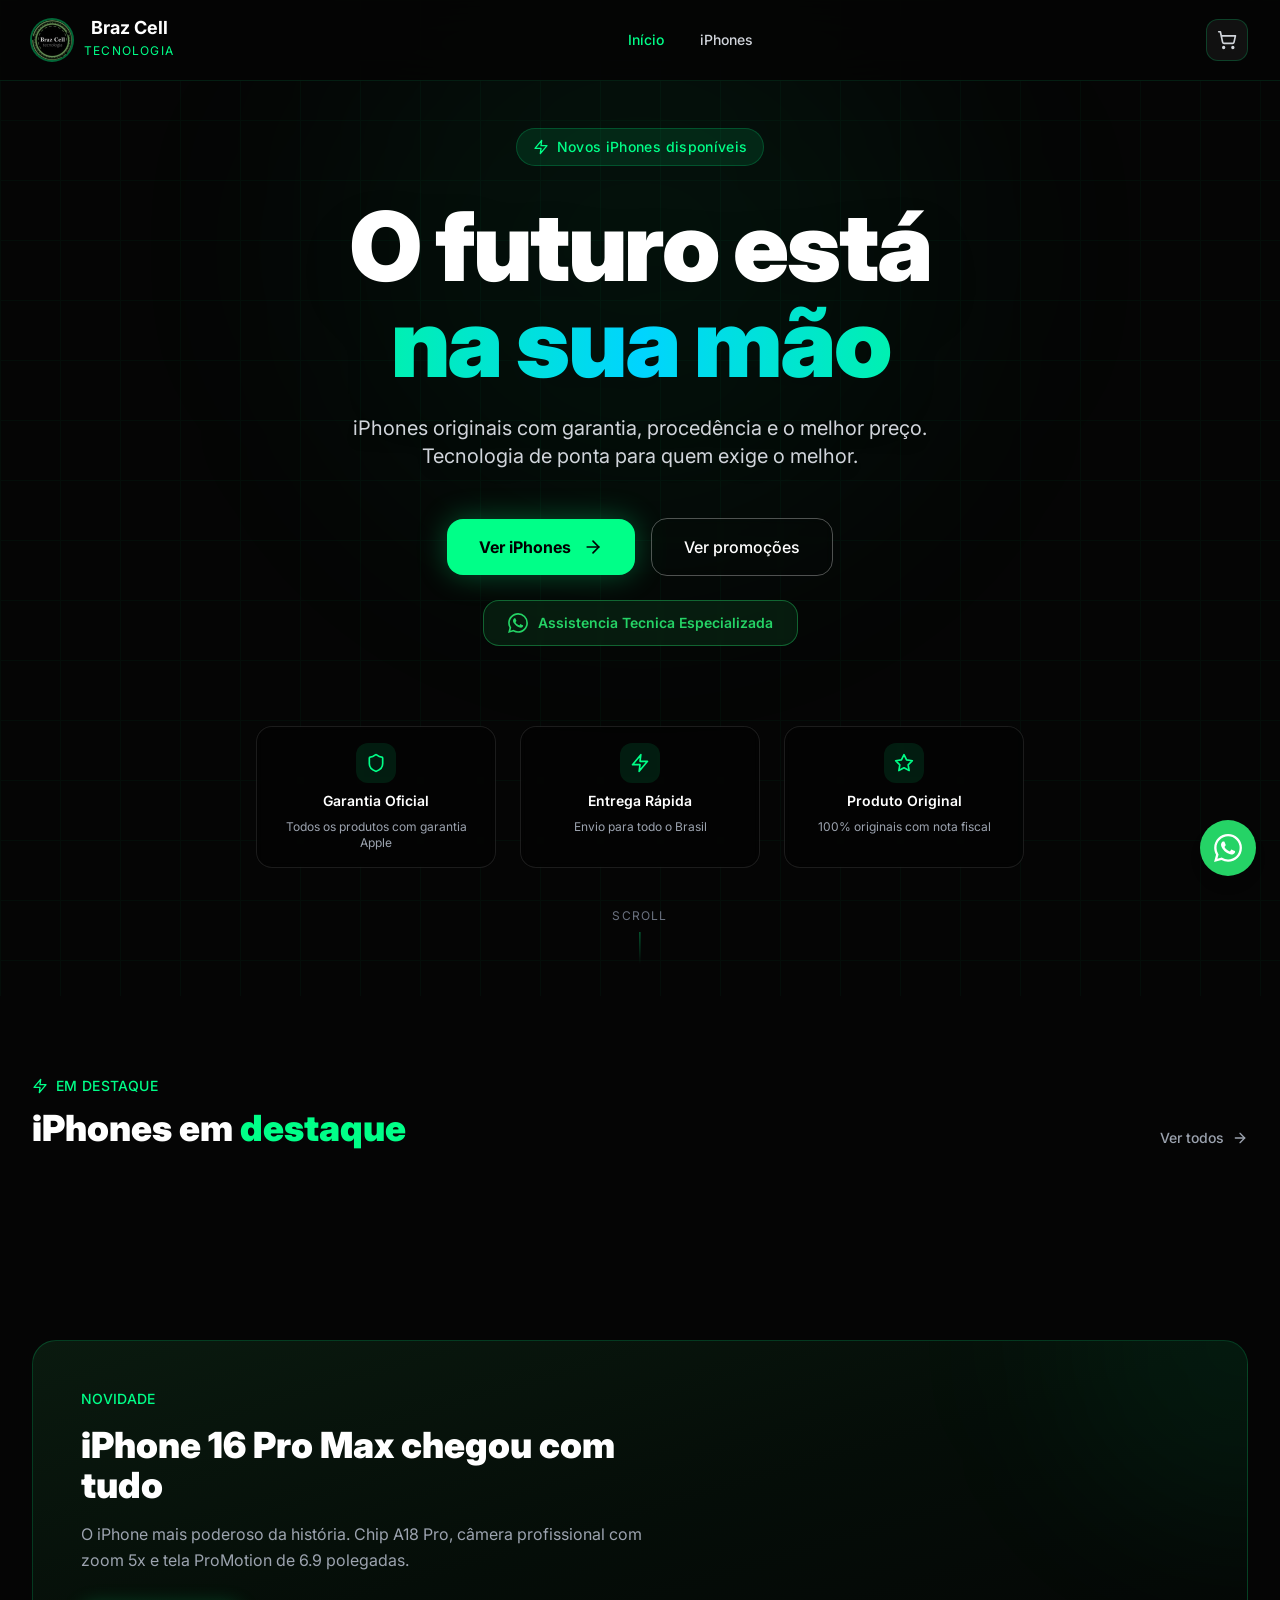
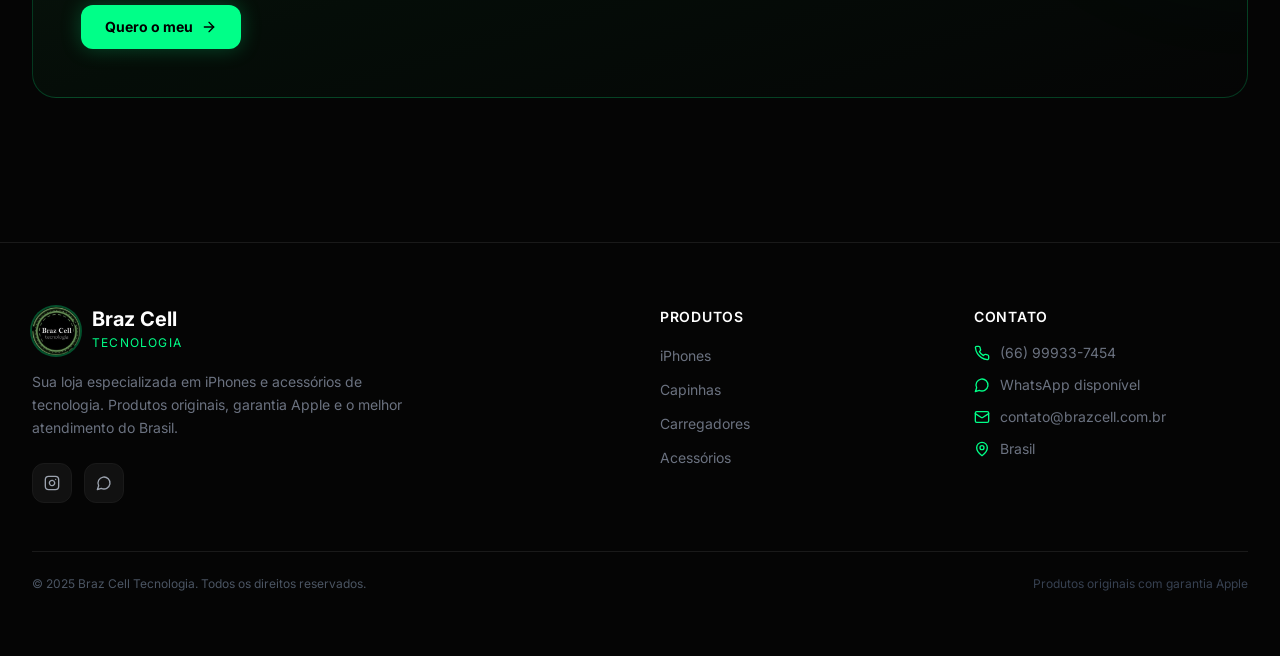
==== index.html @ 4a560afb "Add files via upload" ====
<!doctype html>
<html lang="en">
  <head>
    <meta charset="UTF-8" />
    <link rel="icon" type="image/svg+xml" href="/vite.svg" />
    <meta name="viewport" content="width=device-width, initial-scale=1.0" />
    <title>Braz Cell Tecnologia | iPhones Originais</title>
    <meta name="description" content="iPhones originais com garantia, procedência e o melhor preço. Braz Cell Tecnologia." />
    <link rel="preconnect" href="https://fonts.googleapis.com" />
    <link rel="preconnect" href="https://fonts.gstatic.com" crossorigin />
    <link href="https://fonts.googleapis.com/css2?family=Inter:wght@400;500;600;700;800;900&display=swap" rel="stylesheet" />
    <script type="module" crossorigin src="/assets/index-Btx6I4jU.js"></script>
    <link rel="stylesheet" crossorigin href="/assets/index-78EkX-C1.css">
  </head>
  <body>
    <div id="root"></div>
  </body>
</html>
---- assets/index-78EkX-C1.css ----
*,:before,:after{--tw-border-spacing-x: 0;--tw-border-spacing-y: 0;--tw-translate-x: 0;--tw-translate-y: 0;--tw-rotate: 0;--tw-skew-x: 0;--tw-skew-y: 0;--tw-scale-x: 1;--tw-scale-y: 1;--tw-pan-x: ;--tw-pan-y: ;--tw-pinch-zoom: ;--tw-scroll-snap-strictness: proximity;--tw-gradient-from-position: ;--tw-gradient-via-position: ;--tw-gradient-to-position: ;--tw-ordinal: ;--tw-slashed-zero: ;--tw-numeric-figure: ;--tw-numeric-spacing: ;--tw-numeric-fraction: ;--tw-ring-inset: ;--tw-ring-offset-width: 0px;--tw-ring-offset-color: #fff;--tw-ring-color: rgb(59 130 246 / .5);--tw-ring-offset-shadow: 0 0 #0000;--tw-ring-shadow: 0 0 #0000;--tw-shadow: 0 0 #0000;--tw-shadow-colored: 0 0 #0000;--tw-blur: ;--tw-brightness: ;--tw-contrast: ;--tw-grayscale: ;--tw-hue-rotate: ;--tw-invert: ;--tw-saturate: ;--tw-sepia: ;--tw-drop-shadow: ;--tw-backdrop-blur: ;--tw-backdrop-brightness: ;--tw-backdrop-contrast: ;--tw-backdrop-grayscale: ;--tw-backdrop-hue-rotate: ;--tw-backdrop-invert: ;--tw-backdrop-opacity: ;--tw-backdrop-saturate: ;--tw-backdrop-sepia: ;--tw-contain-size: ;--tw-contain-layout: ;--tw-contain-paint: ;--tw-contain-style: }::backdrop{--tw-border-spacing-x: 0;--tw-border-spacing-y: 0;--tw-translate-x: 0;--tw-translate-y: 0;--tw-rotate: 0;--tw-skew-x: 0;--tw-skew-y: 0;--tw-scale-x: 1;--tw-scale-y: 1;--tw-pan-x: ;--tw-pan-y: ;--tw-pinch-zoom: ;--tw-scroll-snap-strictness: proximity;--tw-gradient-from-position: ;--tw-gradient-via-position: ;--tw-gradient-to-position: ;--tw-ordinal: ;--tw-slashed-zero: ;--tw-numeric-figure: ;--tw-numeric-spacing: ;--tw-numeric-fraction: ;--tw-ring-inset: ;--tw-ring-offset-width: 0px;--tw-ring-offset-color: #fff;--tw-ring-color: rgb(59 130 246 / .5);--tw-ring-offset-shadow: 0 0 #0000;--tw-ring-shadow: 0 0 #0000;--tw-shadow: 0 0 #0000;--tw-shadow-colored: 0 0 #0000;--tw-blur: ;--tw-brightness: ;--tw-contrast: ;--tw-grayscale: ;--tw-hue-rotate: ;--tw-invert: ;--tw-saturate: ;--tw-sepia: ;--tw-drop-shadow: ;--tw-backdrop-blur: ;--tw-backdrop-brightness: ;--tw-backdrop-contrast: ;--tw-backdrop-grayscale: ;--tw-backdrop-hue-rotate: ;--tw-backdrop-invert: ;--tw-backdrop-opacity: ;--tw-backdrop-saturate: ;--tw-backdrop-sepia: ;--tw-contain-size: ;--tw-contain-layout: ;--tw-contain-paint: ;--tw-contain-style: }*,:before,:after{box-sizing:border-box;border-width:0;border-style:solid;border-color:#e5e7eb}:before,:after{--tw-content: ""}html,:host{line-height:1.5;-webkit-text-size-adjust:100%;-moz-tab-size:4;-o-tab-size:4;tab-size:4;font-family:Inter,system-ui,sans-serif;font-feature-settings:normal;font-variation-settings:normal;-webkit-tap-highlight-color:transparent}body{margin:0;line-height:inherit}hr{height:0;color:inherit;border-top-width:1px}abbr:where([title]){-webkit-text-decoration:underline dotted;text-decoration:underline dotted}h1,h2,h3,h4,h5,h6{font-size:inherit;font-weight:inherit}a{color:inherit;text-decoration:inherit}b,strong{font-weight:bolder}code,kbd,samp,pre{font-family:ui-monospace,SFMono-Regular,Menlo,Monaco,Consolas,Liberation Mono,Courier New,monospace;font-feature-settings:normal;font-variation-settings:normal;font-size:1em}small{font-size:80%}sub,sup{font-size:75%;line-height:0;position:relative;vertical-align:baseline}sub{bottom:-.25em}sup{top:-.5em}table{text-indent:0;border-color:inherit;border-collapse:collapse}button,input,optgroup,select,textarea{font-family:inherit;font-feature-settings:inherit;font-variation-settings:inherit;font-size:100%;font-weight:inherit;line-height:inherit;letter-spacing:inherit;color:inherit;margin:0;padding:0}button,select{text-transform:none}button,input:where([type=button]),input:where([type=reset]),input:where([type=submit]){-webkit-appearance:button;background-color:transparent;background-image:none}:-moz-focusring{outline:auto}:-moz-ui-invalid{box-shadow:none}progress{vertical-align:baseline}::-webkit-inner-spin-button,::-webkit-outer-spin-button{height:auto}[type=search]{-webkit-appearance:textfield;outline-offset:-2px}::-webkit-search-decoration{-webkit-appearance:none}::-webkit-file-upload-button{-webkit-appearance:button;font:inherit}summary{display:list-item}blockquote,dl,dd,h1,h2,h3,h4,h5,h6,hr,figure,p,pre{margin:0}fieldset{margin:0;padding:0}legend{padding:0}ol,ul,menu{list-style:none;margin:0;padding:0}dialog{padding:0}textarea{resize:vertical}input::-moz-placeholder,textarea::-moz-placeholder{opacity:1;color:#9ca3af}input::placeholder,textarea::placeholder{opacity:1;color:#9ca3af}button,[role=button]{cursor:pointer}:disabled{cursor:default}img,svg,video,canvas,audio,iframe,embed,object{display:block;vertical-align:middle}img,video{max-width:100%;height:auto}[hidden]:where(:not([hidden=until-found])){display:none}*{-webkit-font-smoothing:antialiased;-moz-osx-font-smoothing:grayscale}html{scroll-behavior:smooth}body{background-color:#050505;color:#fff}::-webkit-scrollbar{width:6px;height:6px}::-webkit-scrollbar-track{background:#0a0a0a}::-webkit-scrollbar-thumb{background:#1a1a1a;border-radius:10px}::-webkit-scrollbar-thumb:hover{background:#0f8}.pointer-events-none{pointer-events:none}.pointer-events-auto{pointer-events:auto}.fixed{position:fixed}.absolute{position:absolute}.relative{position:relative}.sticky{position:sticky}.inset-0{top:0;right:0;bottom:0;left:0}.-right-1\.5{right:-.375rem}.-top-1\.5{top:-.375rem}.bottom-0{bottom:0}.bottom-2{bottom:.5rem}.bottom-3{bottom:.75rem}.bottom-6{bottom:1.5rem}.bottom-8{bottom:2rem}.left-0{left:0}.left-1\/2{left:50%}.left-2{left:.5rem}.left-3{left:.75rem}.left-3\.5{left:.875rem}.right-0{right:0}.right-2{right:.5rem}.right-3{right:.75rem}.right-4{right:1rem}.right-6{right:1.5rem}.top-0{top:0}.top-1\/2{top:50%}.top-1\/4{top:25%}.top-2{top:.5rem}.top-3{top:.75rem}.top-4{top:1rem}.z-0{z-index:0}.z-10{z-index:10}.z-20{z-index:20}.z-50{z-index:50}.z-\[60\]{z-index:60}.z-\[61\]{z-index:61}.mx-auto{margin-left:auto;margin-right:auto}.mb-1{margin-bottom:.25rem}.mb-1\.5{margin-bottom:.375rem}.mb-10{margin-bottom:2.5rem}.mb-12{margin-bottom:3rem}.mb-2{margin-bottom:.5rem}.mb-20{margin-bottom:5rem}.mb-3{margin-bottom:.75rem}.mb-4{margin-bottom:1rem}.mb-5{margin-bottom:1.25rem}.mb-6{margin-bottom:1.5rem}.mb-8{margin-bottom:2rem}.ml-2{margin-left:.5rem}.mt-0\.5{margin-top:.125rem}.mt-1{margin-top:.25rem}.mt-12{margin-top:3rem}.mt-2{margin-top:.5rem}.mt-2\.5{margin-top:.625rem}.mt-20{margin-top:5rem}.mt-4{margin-top:1rem}.mt-8{margin-top:2rem}.line-clamp-1{overflow:hidden;display:-webkit-box;-webkit-box-orient:vertical;-webkit-line-clamp:1}.line-clamp-2{overflow:hidden;display:-webkit-box;-webkit-box-orient:vertical;-webkit-line-clamp:2}.block{display:block}.inline{display:inline}.flex{display:flex}.inline-flex{display:inline-flex}.grid{display:grid}.hidden{display:none}.aspect-square{aspect-ratio:1 / 1}.h-10{height:2.5rem}.h-12{height:3rem}.h-14{height:3.5rem}.h-16{height:4rem}.h-20{height:5rem}.h-3{height:.75rem}.h-3\.5{height:.875rem}.h-32{height:8rem}.h-4{height:1rem}.h-5{height:1.25rem}.h-6{height:1.5rem}.h-7{height:1.75rem}.h-8{height:2rem}.h-9{height:2.25rem}.h-96{height:24rem}.h-\[300px\]{height:300px}.h-\[400px\]{height:400px}.h-\[600px\]{height:600px}.h-full{height:100%}.max-h-full{max-height:100%}.min-h-screen{min-height:100vh}.w-1\/2{width:50%}.w-10{width:2.5rem}.w-12{width:3rem}.w-14{width:3.5rem}.w-16{width:4rem}.w-2\/3{width:66.666667%}.w-20{width:5rem}.w-3{width:.75rem}.w-3\.5{width:.875rem}.w-4{width:1rem}.w-5{width:1.25rem}.w-6{width:1.5rem}.w-7{width:1.75rem}.w-72{width:18rem}.w-8{width:2rem}.w-9{width:2.25rem}.w-96{width:24rem}.w-\[300px\]{width:300px}.w-\[400px\]{width:400px}.w-\[600px\]{width:600px}.w-full{width:100%}.w-px{width:1px}.min-w-0{min-width:0px}.max-w-2xl{max-width:42rem}.max-w-3xl{max-width:48rem}.max-w-7xl{max-width:80rem}.max-w-\[55\%\]{max-width:55%}.max-w-\[85\%\]{max-width:85%}.max-w-md{max-width:28rem}.max-w-sm{max-width:24rem}.max-w-xl{max-width:36rem}.flex-1{flex:1 1 0%}.flex-shrink-0{flex-shrink:0}.-translate-x-1\/2{--tw-translate-x: -50%;transform:translate(var(--tw-translate-x),var(--tw-translate-y)) rotate(var(--tw-rotate)) skew(var(--tw-skew-x)) skewY(var(--tw-skew-y)) scaleX(var(--tw-scale-x)) scaleY(var(--tw-scale-y))}.-translate-y-1\/2{--tw-translate-y: -50%;transform:translate(var(--tw-translate-x),var(--tw-translate-y)) rotate(var(--tw-rotate)) skew(var(--tw-skew-x)) skewY(var(--tw-skew-y)) scaleX(var(--tw-scale-x)) scaleY(var(--tw-scale-y))}.translate-x-0{--tw-translate-x: 0px;transform:translate(var(--tw-translate-x),var(--tw-translate-y)) rotate(var(--tw-rotate)) skew(var(--tw-skew-x)) skewY(var(--tw-skew-y)) scaleX(var(--tw-scale-x)) scaleY(var(--tw-scale-y))}.translate-x-1\/2{--tw-translate-x: 50%;transform:translate(var(--tw-translate-x),var(--tw-translate-y)) rotate(var(--tw-rotate)) skew(var(--tw-skew-x)) skewY(var(--tw-skew-y)) scaleX(var(--tw-scale-x)) scaleY(var(--tw-scale-y))}.translate-x-full{--tw-translate-x: 100%;transform:translate(var(--tw-translate-x),var(--tw-translate-y)) rotate(var(--tw-rotate)) skew(var(--tw-skew-x)) skewY(var(--tw-skew-y)) scaleX(var(--tw-scale-x)) scaleY(var(--tw-scale-y))}.translate-y-2{--tw-translate-y: .5rem;transform:translate(var(--tw-translate-x),var(--tw-translate-y)) rotate(var(--tw-rotate)) skew(var(--tw-skew-x)) skewY(var(--tw-skew-y)) scaleX(var(--tw-scale-x)) scaleY(var(--tw-scale-y))}@keyframes bounce{0%,to{transform:translateY(-25%);animation-timing-function:cubic-bezier(.8,0,1,1)}50%{transform:none;animation-timing-function:cubic-bezier(0,0,.2,1)}}.animate-bounce{animation:bounce 1s infinite}@keyframes pulse{50%{opacity:.5}}.animate-pulse{animation:pulse 2s cubic-bezier(.4,0,.6,1) infinite}@keyframes spin{to{transform:rotate(360deg)}}.animate-spin{animation:spin 1s linear infinite}.cursor-pointer{cursor:pointer}.resize-none{resize:none}.grid-cols-1{grid-template-columns:repeat(1,minmax(0,1fr))}.grid-cols-2{grid-template-columns:repeat(2,minmax(0,1fr))}.flex-col{flex-direction:column}.flex-wrap{flex-wrap:wrap}.items-start{align-items:flex-start}.items-end{align-items:flex-end}.items-center{align-items:center}.justify-end{justify-content:flex-end}.justify-center{justify-content:center}.justify-between{justify-content:space-between}.gap-1{gap:.25rem}.gap-1\.5{gap:.375rem}.gap-10{gap:2.5rem}.gap-12{gap:3rem}.gap-2{gap:.5rem}.gap-2\.5{gap:.625rem}.gap-3{gap:.75rem}.gap-4{gap:1rem}.gap-5{gap:1.25rem}.gap-6{gap:1.5rem}.gap-8{gap:2rem}.space-y-1>:not([hidden])~:not([hidden]){--tw-space-y-reverse: 0;margin-top:calc(.25rem * calc(1 - var(--tw-space-y-reverse)));margin-bottom:calc(.25rem * var(--tw-space-y-reverse))}.space-y-2>:not([hidden])~:not([hidden]){--tw-space-y-reverse: 0;margin-top:calc(.5rem * calc(1 - var(--tw-space-y-reverse)));margin-bottom:calc(.5rem * var(--tw-space-y-reverse))}.space-y-2\.5>:not([hidden])~:not([hidden]){--tw-space-y-reverse: 0;margin-top:calc(.625rem * calc(1 - var(--tw-space-y-reverse)));margin-bottom:calc(.625rem * var(--tw-space-y-reverse))}.space-y-3>:not([hidden])~:not([hidden]){--tw-space-y-reverse: 0;margin-top:calc(.75rem * calc(1 - var(--tw-space-y-reverse)));margin-bottom:calc(.75rem * var(--tw-space-y-reverse))}.space-y-4>:not([hidden])~:not([hidden]){--tw-space-y-reverse: 0;margin-top:calc(1rem * calc(1 - var(--tw-space-y-reverse)));margin-bottom:calc(1rem * var(--tw-space-y-reverse))}.space-y-5>:not([hidden])~:not([hidden]){--tw-space-y-reverse: 0;margin-top:calc(1.25rem * calc(1 - var(--tw-space-y-reverse)));margin-bottom:calc(1.25rem * var(--tw-space-y-reverse))}.space-y-6>:not([hidden])~:not([hidden]){--tw-space-y-reverse: 0;margin-top:calc(1.5rem * calc(1 - var(--tw-space-y-reverse)));margin-bottom:calc(1.5rem * var(--tw-space-y-reverse))}.space-y-8>:not([hidden])~:not([hidden]){--tw-space-y-reverse: 0;margin-top:calc(2rem * calc(1 - var(--tw-space-y-reverse)));margin-bottom:calc(2rem * var(--tw-space-y-reverse))}.overflow-hidden{overflow:hidden}.overflow-y-auto{overflow-y:auto}.truncate{overflow:hidden;text-overflow:ellipsis;white-space:nowrap}.rounded{border-radius:.25rem}.rounded-2xl{border-radius:1rem}.rounded-3xl{border-radius:1.5rem}.rounded-full{border-radius:9999px}.rounded-lg{border-radius:.5rem}.rounded-md{border-radius:.375rem}.rounded-xl{border-radius:.75rem}.border{border-width:1px}.border-2{border-width:2px}.border-b{border-bottom-width:1px}.border-l{border-left-width:1px}.border-t{border-top-width:1px}.border-dashed{border-style:dashed}.border-\[\#00b3ff\]\/20{border-color:#00b3ff33}.border-\[\#00ff88\]{--tw-border-opacity: 1;border-color:rgb(0 255 136 / var(--tw-border-opacity, 1))}.border-\[\#00ff88\]\/10{border-color:#00ff881a}.border-\[\#00ff88\]\/20{border-color:#0f83}.border-\[\#00ff88\]\/30{border-color:#00ff884d}.border-\[\#1a1a1a\]{--tw-border-opacity: 1;border-color:rgb(26 26 26 / var(--tw-border-opacity, 1))}.border-\[\#222\]{--tw-border-opacity: 1;border-color:rgb(34 34 34 / var(--tw-border-opacity, 1))}.border-\[\#25D366\]\/40{border-color:#25d36666}.border-\[\#333\]{--tw-border-opacity: 1;border-color:rgb(51 51 51 / var(--tw-border-opacity, 1))}.border-red-400\/20{border-color:#f8717133}.border-white\/10{border-color:#ffffff1a}.border-white\/20{border-color:#fff3}.border-white\/30{border-color:#ffffff4d}.border-t-\[\#00ff88\]{--tw-border-opacity: 1;border-top-color:rgb(0 255 136 / var(--tw-border-opacity, 1))}.bg-\[\#00b3ff\]\/10{background-color:#00b3ff1a}.bg-\[\#00ff88\]{--tw-bg-opacity: 1;background-color:rgb(0 255 136 / var(--tw-bg-opacity, 1))}.bg-\[\#00ff88\]\/10{background-color:#00ff881a}.bg-\[\#00ff88\]\/5{background-color:#00ff880d}.bg-\[\#050505\]{--tw-bg-opacity: 1;background-color:rgb(5 5 5 / var(--tw-bg-opacity, 1))}.bg-\[\#050505\]\/90{background-color:#050505e6}.bg-\[\#080808\]{--tw-bg-opacity: 1;background-color:rgb(8 8 8 / var(--tw-bg-opacity, 1))}.bg-\[\#0a0a0a\]{--tw-bg-opacity: 1;background-color:rgb(10 10 10 / var(--tw-bg-opacity, 1))}.bg-\[\#0d0d0d\]{--tw-bg-opacity: 1;background-color:rgb(13 13 13 / var(--tw-bg-opacity, 1))}.bg-\[\#0e0e0e\]{--tw-bg-opacity: 1;background-color:rgb(14 14 14 / var(--tw-bg-opacity, 1))}.bg-\[\#111\]{--tw-bg-opacity: 1;background-color:rgb(17 17 17 / var(--tw-bg-opacity, 1))}.bg-\[\#1a1a1a\]{--tw-bg-opacity: 1;background-color:rgb(26 26 26 / var(--tw-bg-opacity, 1))}.bg-\[\#25D366\]{--tw-bg-opacity: 1;background-color:rgb(37 211 102 / var(--tw-bg-opacity, 1))}.bg-\[\#25D366\]\/10{background-color:#25d3661a}.bg-\[\#ECE5DD\]{--tw-bg-opacity: 1;background-color:rgb(236 229 221 / var(--tw-bg-opacity, 1))}.bg-black\/40{background-color:#0006}.bg-black\/60{background-color:#0009}.bg-black\/70{background-color:#000000b3}.bg-black\/80{background-color:#000c}.bg-green-500{--tw-bg-opacity: 1;background-color:rgb(34 197 94 / var(--tw-bg-opacity, 1))}.bg-red-400\/10{background-color:#f871711a}.bg-red-500{--tw-bg-opacity: 1;background-color:rgb(239 68 68 / var(--tw-bg-opacity, 1))}.bg-red-500\/10{background-color:#ef44441a}.bg-transparent{background-color:transparent}.bg-white{--tw-bg-opacity: 1;background-color:rgb(255 255 255 / var(--tw-bg-opacity, 1))}.bg-white\/20{background-color:#fff3}.bg-gradient-to-b{background-image:linear-gradient(to bottom,var(--tw-gradient-stops))}.bg-gradient-to-br{background-image:linear-gradient(to bottom right,var(--tw-gradient-stops))}.bg-gradient-to-r{background-image:linear-gradient(to right,var(--tw-gradient-stops))}.bg-gradient-to-t{background-image:linear-gradient(to top,var(--tw-gradient-stops))}.from-\[\#00ff88\]{--tw-gradient-from: #00ff88 var(--tw-gradient-from-position);--tw-gradient-to: rgb(0 255 136 / 0) var(--tw-gradient-to-position);--tw-gradient-stops: var(--tw-gradient-from), var(--tw-gradient-to)}.from-\[\#00ff88\]\/50{--tw-gradient-from: rgb(0 255 136 / .5) var(--tw-gradient-from-position);--tw-gradient-to: rgb(0 255 136 / 0) var(--tw-gradient-to-position);--tw-gradient-stops: var(--tw-gradient-from), var(--tw-gradient-to)}.from-\[\#0a1a0f\]{--tw-gradient-from: #0a1a0f var(--tw-gradient-from-position);--tw-gradient-to: rgb(10 26 15 / 0) var(--tw-gradient-to-position);--tw-gradient-stops: var(--tw-gradient-from), var(--tw-gradient-to)}.from-\[\#0e0e0e\]{--tw-gradient-from: #0e0e0e var(--tw-gradient-from-position);--tw-gradient-to: rgb(14 14 14 / 0) var(--tw-gradient-to-position);--tw-gradient-stops: var(--tw-gradient-from), var(--tw-gradient-to)}.via-\[\#00d4ff\]{--tw-gradient-to: rgb(0 212 255 / 0) var(--tw-gradient-to-position);--tw-gradient-stops: var(--tw-gradient-from), #00d4ff var(--tw-gradient-via-position), var(--tw-gradient-to)}.via-\[\#050d08\]{--tw-gradient-to: rgb(5 13 8 / 0) var(--tw-gradient-to-position);--tw-gradient-stops: var(--tw-gradient-from), #050d08 var(--tw-gradient-via-position), var(--tw-gradient-to)}.via-transparent{--tw-gradient-to: rgb(0 0 0 / 0) var(--tw-gradient-to-position);--tw-gradient-stops: var(--tw-gradient-from), transparent var(--tw-gradient-via-position), var(--tw-gradient-to)}.to-\[\#00ff88\]{--tw-gradient-to: #00ff88 var(--tw-gradient-to-position)}.to-\[\#050505\]{--tw-gradient-to: #050505 var(--tw-gradient-to-position)}.to-transparent{--tw-gradient-to: transparent var(--tw-gradient-to-position)}.bg-clip-text{-webkit-background-clip:text;background-clip:text}.fill-\[\#25D366\]{fill:#25d366}.fill-white{fill:#fff}.object-cover{-o-object-fit:cover;object-fit:cover}.p-1{padding:.25rem}.p-1\.5{padding:.375rem}.p-2{padding:.5rem}.p-2\.5{padding:.625rem}.p-3{padding:.75rem}.p-4{padding:1rem}.p-5{padding:1.25rem}.p-6{padding:1.5rem}.p-8{padding:2rem}.px-2{padding-left:.5rem;padding-right:.5rem}.px-2\.5{padding-left:.625rem;padding-right:.625rem}.px-3{padding-left:.75rem;padding-right:.75rem}.px-4{padding-left:1rem;padding-right:1rem}.px-5{padding-left:1.25rem;padding-right:1.25rem}.px-6{padding-left:1.5rem;padding-right:1.5rem}.px-8{padding-left:2rem;padding-right:2rem}.py-0\.5{padding-top:.125rem;padding-bottom:.125rem}.py-1{padding-top:.25rem;padding-bottom:.25rem}.py-1\.5{padding-top:.375rem;padding-bottom:.375rem}.py-12{padding-top:3rem;padding-bottom:3rem}.py-16{padding-top:4rem;padding-bottom:4rem}.py-2{padding-top:.5rem;padding-bottom:.5rem}.py-2\.5{padding-top:.625rem;padding-bottom:.625rem}.py-20{padding-top:5rem;padding-bottom:5rem}.py-24{padding-top:6rem;padding-bottom:6rem}.py-3{padding-top:.75rem;padding-bottom:.75rem}.py-3\.5{padding-top:.875rem;padding-bottom:.875rem}.py-32{padding-top:8rem;padding-bottom:8rem}.py-4{padding-top:1rem;padding-bottom:1rem}.py-6{padding-top:1.5rem;padding-bottom:1.5rem}.py-8{padding-top:2rem;padding-bottom:2rem}.pb-1{padding-bottom:.25rem}.pb-2{padding-bottom:.5rem}.pl-10{padding-left:2.5rem}.pr-4{padding-right:1rem}.pt-2{padding-top:.5rem}.pt-2\.5{padding-top:.625rem}.pt-20{padding-top:5rem}.pt-3{padding-top:.75rem}.pt-6{padding-top:1.5rem}.text-left{text-align:left}.text-center{text-align:center}.text-right{text-align:right}.text-2xl{font-size:1.5rem;line-height:2rem}.text-3xl{font-size:1.875rem;line-height:2.25rem}.text-4xl{font-size:2.25rem;line-height:2.5rem}.text-5xl{font-size:3rem;line-height:1}.text-8xl{font-size:6rem;line-height:1}.text-\[10px\]{font-size:10px}.text-base{font-size:1rem;line-height:1.5rem}.text-lg{font-size:1.125rem;line-height:1.75rem}.text-sm{font-size:.875rem;line-height:1.25rem}.text-xl{font-size:1.25rem;line-height:1.75rem}.text-xs{font-size:.75rem;line-height:1rem}.font-black{font-weight:900}.font-bold{font-weight:700}.font-medium{font-weight:500}.font-semibold{font-weight:600}.uppercase{text-transform:uppercase}.capitalize{text-transform:capitalize}.leading-none{line-height:1}.leading-relaxed{line-height:1.625}.leading-snug{line-height:1.375}.leading-tight{line-height:1.25}.tracking-tight{letter-spacing:-.025em}.tracking-wide{letter-spacing:.025em}.tracking-wider{letter-spacing:.05em}.tracking-widest{letter-spacing:.1em}.text-\[\#00b3ff\]{--tw-text-opacity: 1;color:rgb(0 179 255 / var(--tw-text-opacity, 1))}.text-\[\#00ff88\]{--tw-text-opacity: 1;color:rgb(0 255 136 / var(--tw-text-opacity, 1))}.text-\[\#00ff88\]\/70{color:#00ff88b3}.text-\[\#25D366\]{--tw-text-opacity: 1;color:rgb(37 211 102 / var(--tw-text-opacity, 1))}.text-black{--tw-text-opacity: 1;color:rgb(0 0 0 / var(--tw-text-opacity, 1))}.text-gray-300{--tw-text-opacity: 1;color:rgb(209 213 219 / var(--tw-text-opacity, 1))}.text-gray-400{--tw-text-opacity: 1;color:rgb(156 163 175 / var(--tw-text-opacity, 1))}.text-gray-500{--tw-text-opacity: 1;color:rgb(107 114 128 / var(--tw-text-opacity, 1))}.text-gray-600{--tw-text-opacity: 1;color:rgb(75 85 99 / var(--tw-text-opacity, 1))}.text-gray-700{--tw-text-opacity: 1;color:rgb(55 65 81 / var(--tw-text-opacity, 1))}.text-red-400{--tw-text-opacity: 1;color:rgb(248 113 113 / var(--tw-text-opacity, 1))}.text-red-500{--tw-text-opacity: 1;color:rgb(239 68 68 / var(--tw-text-opacity, 1))}.text-transparent{color:transparent}.text-white{--tw-text-opacity: 1;color:rgb(255 255 255 / var(--tw-text-opacity, 1))}.text-white\/80{color:#fffc}.text-yellow-400{--tw-text-opacity: 1;color:rgb(250 204 21 / var(--tw-text-opacity, 1))}.text-yellow-500{--tw-text-opacity: 1;color:rgb(234 179 8 / var(--tw-text-opacity, 1))}.line-through{text-decoration-line:line-through}.placeholder-gray-600::-moz-placeholder{--tw-placeholder-opacity: 1;color:rgb(75 85 99 / var(--tw-placeholder-opacity, 1))}.placeholder-gray-600::placeholder{--tw-placeholder-opacity: 1;color:rgb(75 85 99 / var(--tw-placeholder-opacity, 1))}.accent-\[\#00ff88\]{accent-color:#00ff88}.opacity-0{opacity:0}.opacity-\[0\.03\]{opacity:.03}.shadow-2xl{--tw-shadow: 0 25px 50px -12px rgb(0 0 0 / .25);--tw-shadow-colored: 0 25px 50px -12px var(--tw-shadow-color);box-shadow:var(--tw-ring-offset-shadow, 0 0 #0000),var(--tw-ring-shadow, 0 0 #0000),var(--tw-shadow)}.shadow-\[0_0_15px_rgba\(0\,255\,136\,0\.3\)\]{--tw-shadow: 0 0 15px rgba(0,255,136,.3);--tw-shadow-colored: 0 0 15px var(--tw-shadow-color);box-shadow:var(--tw-ring-offset-shadow, 0 0 #0000),var(--tw-ring-shadow, 0 0 #0000),var(--tw-shadow)}.shadow-\[0_0_20px_rgba\(0\,255\,136\,0\.25\)\]{--tw-shadow: 0 0 20px rgba(0,255,136,.25);--tw-shadow-colored: 0 0 20px var(--tw-shadow-color);box-shadow:var(--tw-ring-offset-shadow, 0 0 #0000),var(--tw-ring-shadow, 0 0 #0000),var(--tw-shadow)}.shadow-\[0_0_20px_rgba\(34\,197\,94\,0\.3\)\]{--tw-shadow: 0 0 20px rgba(34,197,94,.3);--tw-shadow-colored: 0 0 20px var(--tw-shadow-color);box-shadow:var(--tw-ring-offset-shadow, 0 0 #0000),var(--tw-ring-shadow, 0 0 #0000),var(--tw-shadow)}.shadow-\[0_0_30px_rgba\(0\,255\,136\,0\.3\)\]{--tw-shadow: 0 0 30px rgba(0,255,136,.3);--tw-shadow-colored: 0 0 30px var(--tw-shadow-color);box-shadow:var(--tw-ring-offset-shadow, 0 0 #0000),var(--tw-ring-shadow, 0 0 #0000),var(--tw-shadow)}.shadow-lg{--tw-shadow: 0 10px 15px -3px rgb(0 0 0 / .1), 0 4px 6px -4px rgb(0 0 0 / .1);--tw-shadow-colored: 0 10px 15px -3px var(--tw-shadow-color), 0 4px 6px -4px var(--tw-shadow-color);box-shadow:var(--tw-ring-offset-shadow, 0 0 #0000),var(--tw-ring-shadow, 0 0 #0000),var(--tw-shadow)}.shadow-sm{--tw-shadow: 0 1px 2px 0 rgb(0 0 0 / .05);--tw-shadow-colored: 0 1px 2px 0 var(--tw-shadow-color);box-shadow:var(--tw-ring-offset-shadow, 0 0 #0000),var(--tw-ring-shadow, 0 0 #0000),var(--tw-shadow)}.outline-none{outline:2px solid transparent;outline-offset:2px}.ring-2{--tw-ring-offset-shadow: var(--tw-ring-inset) 0 0 0 var(--tw-ring-offset-width) var(--tw-ring-offset-color);--tw-ring-shadow: var(--tw-ring-inset) 0 0 0 calc(2px + var(--tw-ring-offset-width)) var(--tw-ring-color);box-shadow:var(--tw-ring-offset-shadow),var(--tw-ring-shadow),var(--tw-shadow, 0 0 #0000)}.ring-\[\#00ff88\]\/30{--tw-ring-color: rgb(0 255 136 / .3)}.ring-\[\#00ff88\]\/40{--tw-ring-color: rgb(0 255 136 / .4)}.blur-\[100px\]{--tw-blur: blur(100px);filter:var(--tw-blur) var(--tw-brightness) var(--tw-contrast) var(--tw-grayscale) var(--tw-hue-rotate) var(--tw-invert) var(--tw-saturate) var(--tw-sepia) var(--tw-drop-shadow)}.blur-\[120px\]{--tw-blur: blur(120px);filter:var(--tw-blur) var(--tw-brightness) var(--tw-contrast) var(--tw-grayscale) var(--tw-hue-rotate) var(--tw-invert) var(--tw-saturate) var(--tw-sepia) var(--tw-drop-shadow)}.blur-\[80px\]{--tw-blur: blur(80px);filter:var(--tw-blur) var(--tw-brightness) var(--tw-contrast) var(--tw-grayscale) var(--tw-hue-rotate) var(--tw-invert) var(--tw-saturate) var(--tw-sepia) var(--tw-drop-shadow)}.drop-shadow-2xl{--tw-drop-shadow: drop-shadow(0 25px 25px rgb(0 0 0 / .15));filter:var(--tw-blur) var(--tw-brightness) var(--tw-contrast) var(--tw-grayscale) var(--tw-hue-rotate) var(--tw-invert) var(--tw-saturate) var(--tw-sepia) var(--tw-drop-shadow)}.drop-shadow-lg{--tw-drop-shadow: drop-shadow(0 10px 8px rgb(0 0 0 / .04)) drop-shadow(0 4px 3px rgb(0 0 0 / .1));filter:var(--tw-blur) var(--tw-brightness) var(--tw-contrast) var(--tw-grayscale) var(--tw-hue-rotate) var(--tw-invert) var(--tw-saturate) var(--tw-sepia) var(--tw-drop-shadow)}.filter{filter:var(--tw-blur) var(--tw-brightness) var(--tw-contrast) var(--tw-grayscale) var(--tw-hue-rotate) var(--tw-invert) var(--tw-saturate) var(--tw-sepia) var(--tw-drop-shadow)}.backdrop-blur-sm{--tw-backdrop-blur: blur(4px);-webkit-backdrop-filter:var(--tw-backdrop-blur) var(--tw-backdrop-brightness) var(--tw-backdrop-contrast) var(--tw-backdrop-grayscale) var(--tw-backdrop-hue-rotate) var(--tw-backdrop-invert) var(--tw-backdrop-opacity) var(--tw-backdrop-saturate) var(--tw-backdrop-sepia);backdrop-filter:var(--tw-backdrop-blur) var(--tw-backdrop-brightness) var(--tw-backdrop-contrast) var(--tw-backdrop-grayscale) var(--tw-backdrop-hue-rotate) var(--tw-backdrop-invert) var(--tw-backdrop-opacity) var(--tw-backdrop-saturate) var(--tw-backdrop-sepia)}.backdrop-blur-xl{--tw-backdrop-blur: blur(24px);-webkit-backdrop-filter:var(--tw-backdrop-blur) var(--tw-backdrop-brightness) var(--tw-backdrop-contrast) var(--tw-backdrop-grayscale) var(--tw-backdrop-hue-rotate) var(--tw-backdrop-invert) var(--tw-backdrop-opacity) var(--tw-backdrop-saturate) var(--tw-backdrop-sepia);backdrop-filter:var(--tw-backdrop-blur) var(--tw-backdrop-brightness) var(--tw-backdrop-contrast) var(--tw-backdrop-grayscale) var(--tw-backdrop-hue-rotate) var(--tw-backdrop-invert) var(--tw-backdrop-opacity) var(--tw-backdrop-saturate) var(--tw-backdrop-sepia)}.transition-all{transition-property:all;transition-timing-function:cubic-bezier(.4,0,.2,1);transition-duration:.15s}.transition-colors{transition-property:color,background-color,border-color,text-decoration-color,fill,stroke;transition-timing-function:cubic-bezier(.4,0,.2,1);transition-duration:.15s}.transition-opacity{transition-property:opacity;transition-timing-function:cubic-bezier(.4,0,.2,1);transition-duration:.15s}.transition-transform{transition-property:transform;transition-timing-function:cubic-bezier(.4,0,.2,1);transition-duration:.15s}.duration-200{transition-duration:.2s}.duration-300{transition-duration:.3s}.duration-500{transition-duration:.5s}.ease-in-out{transition-timing-function:cubic-bezier(.4,0,.2,1)}@keyframes fade-in{0%{opacity:0;transform:translateY(8px) scale(.97)}to{opacity:1;transform:translateY(0) scale(1)}}.animate-fade-in{animation:fade-in .2s ease-out forwards}.placeholder\:text-gray-700::-moz-placeholder{--tw-text-opacity: 1;color:rgb(55 65 81 / var(--tw-text-opacity, 1))}.placeholder\:text-gray-700::placeholder{--tw-text-opacity: 1;color:rgb(55 65 81 / var(--tw-text-opacity, 1))}.last\:border-0:last-child{border-width:0px}.hover\:-translate-y-1:hover{--tw-translate-y: -.25rem;transform:translate(var(--tw-translate-x),var(--tw-translate-y)) rotate(var(--tw-rotate)) skew(var(--tw-skew-x)) skewY(var(--tw-skew-y)) scaleX(var(--tw-scale-x)) scaleY(var(--tw-scale-y))}.hover\:scale-110:hover{--tw-scale-x: 1.1;--tw-scale-y: 1.1;transform:translate(var(--tw-translate-x),var(--tw-translate-y)) rotate(var(--tw-rotate)) skew(var(--tw-skew-x)) skewY(var(--tw-skew-y)) scaleX(var(--tw-scale-x)) scaleY(var(--tw-scale-y))}.hover\:border-\[\#00ff88\]:hover{--tw-border-opacity: 1;border-color:rgb(0 255 136 / var(--tw-border-opacity, 1))}.hover\:border-\[\#00ff88\]\/30:hover{border-color:#00ff884d}.hover\:border-\[\#00ff88\]\/40:hover{border-color:#0f86}.hover\:border-\[\#00ff88\]\/60:hover{border-color:#0f89}.hover\:border-\[\#25D366\]\/70:hover{border-color:#25d366b3}.hover\:border-\[\#333\]:hover{--tw-border-opacity: 1;border-color:rgb(51 51 51 / var(--tw-border-opacity, 1))}.hover\:border-red-500\/40:hover{border-color:#ef444466}.hover\:border-white\/20:hover{border-color:#fff3}.hover\:border-white\/40:hover{border-color:#fff6}.hover\:border-white\/60:hover{border-color:#fff9}.hover\:bg-\[\#00e67a\]:hover{--tw-bg-opacity: 1;background-color:rgb(0 230 122 / var(--tw-bg-opacity, 1))}.hover\:bg-\[\#00ff88\]:hover{--tw-bg-opacity: 1;background-color:rgb(0 255 136 / var(--tw-bg-opacity, 1))}.hover\:bg-\[\#00ff88\]\/10:hover{background-color:#00ff881a}.hover\:bg-\[\#00ff88\]\/5:hover{background-color:#00ff880d}.hover\:bg-\[\#0d0d0d\]:hover{--tw-bg-opacity: 1;background-color:rgb(13 13 13 / var(--tw-bg-opacity, 1))}.hover\:bg-\[\#1a1a1a\]:hover{--tw-bg-opacity: 1;background-color:rgb(26 26 26 / var(--tw-bg-opacity, 1))}.hover\:bg-\[\#20b958\]:hover{--tw-bg-opacity: 1;background-color:rgb(32 185 88 / var(--tw-bg-opacity, 1))}.hover\:bg-\[\#25D366\]\/20:hover{background-color:#25d36633}.hover\:bg-red-400\/10:hover{background-color:#f871711a}.hover\:bg-red-500\/80:hover{background-color:#ef4444cc}.hover\:bg-white\/10:hover{background-color:#ffffff1a}.hover\:bg-white\/5:hover{background-color:#ffffff0d}.hover\:text-\[\#00ff88\]:hover{--tw-text-opacity: 1;color:rgb(0 255 136 / var(--tw-text-opacity, 1))}.hover\:text-black:hover{--tw-text-opacity: 1;color:rgb(0 0 0 / var(--tw-text-opacity, 1))}.hover\:text-red-400:hover{--tw-text-opacity: 1;color:rgb(248 113 113 / var(--tw-text-opacity, 1))}.hover\:text-white:hover{--tw-text-opacity: 1;color:rgb(255 255 255 / var(--tw-text-opacity, 1))}.hover\:underline:hover{text-decoration-line:underline}.hover\:shadow-\[0_0_30px_rgba\(0\,255\,136\,0\.08\)\]:hover{--tw-shadow: 0 0 30px rgba(0,255,136,.08);--tw-shadow-colored: 0 0 30px var(--tw-shadow-color);box-shadow:var(--tw-ring-offset-shadow, 0 0 #0000),var(--tw-ring-shadow, 0 0 #0000),var(--tw-shadow)}.hover\:shadow-\[0_0_30px_rgba\(0\,255\,136\,0\.4\)\]:hover{--tw-shadow: 0 0 30px rgba(0,255,136,.4);--tw-shadow-colored: 0 0 30px var(--tw-shadow-color);box-shadow:var(--tw-ring-offset-shadow, 0 0 #0000),var(--tw-ring-shadow, 0 0 #0000),var(--tw-shadow)}.hover\:shadow-\[0_0_50px_rgba\(0\,255\,136\,0\.5\)\]:hover{--tw-shadow: 0 0 50px rgba(0,255,136,.5);--tw-shadow-colored: 0 0 50px var(--tw-shadow-color);box-shadow:var(--tw-ring-offset-shadow, 0 0 #0000),var(--tw-ring-shadow, 0 0 #0000),var(--tw-shadow)}.focus\:border-\[\#00b3ff\]\/50:focus{border-color:#00b3ff80}.focus\:border-\[\#00ff88\]\/40:focus{border-color:#0f86}.focus\:border-\[\#00ff88\]\/50:focus{border-color:#00ff8880}.focus\:outline-none:focus{outline:2px solid transparent;outline-offset:2px}.active\:scale-95:active{--tw-scale-x: .95;--tw-scale-y: .95;transform:translate(var(--tw-translate-x),var(--tw-translate-y)) rotate(var(--tw-rotate)) skew(var(--tw-skew-x)) skewY(var(--tw-skew-y)) scaleX(var(--tw-scale-x)) scaleY(var(--tw-scale-y))}.disabled\:cursor-not-allowed:disabled{cursor:not-allowed}.disabled\:opacity-30:disabled{opacity:.3}.disabled\:opacity-50:disabled{opacity:.5}.group:hover .group-hover\:-translate-x-1{--tw-translate-x: -.25rem;transform:translate(var(--tw-translate-x),var(--tw-translate-y)) rotate(var(--tw-rotate)) skew(var(--tw-skew-x)) skewY(var(--tw-skew-y)) scaleX(var(--tw-scale-x)) scaleY(var(--tw-scale-y))}.group:hover .group-hover\:translate-x-1{--tw-translate-x: .25rem;transform:translate(var(--tw-translate-x),var(--tw-translate-y)) rotate(var(--tw-rotate)) skew(var(--tw-skew-x)) skewY(var(--tw-skew-y)) scaleX(var(--tw-scale-x)) scaleY(var(--tw-scale-y))}.group:hover .group-hover\:translate-y-0{--tw-translate-y: 0px;transform:translate(var(--tw-translate-x),var(--tw-translate-y)) rotate(var(--tw-rotate)) skew(var(--tw-skew-x)) skewY(var(--tw-skew-y)) scaleX(var(--tw-scale-x)) scaleY(var(--tw-scale-y))}.group:hover .group-hover\:scale-105{--tw-scale-x: 1.05;--tw-scale-y: 1.05;transform:translate(var(--tw-translate-x),var(--tw-translate-y)) rotate(var(--tw-rotate)) skew(var(--tw-skew-x)) skewY(var(--tw-skew-y)) scaleX(var(--tw-scale-x)) scaleY(var(--tw-scale-y))}.group:hover .group-hover\:text-\[\#00ff88\]{--tw-text-opacity: 1;color:rgb(0 255 136 / var(--tw-text-opacity, 1))}.group:hover .group-hover\:opacity-100{opacity:1}.group:hover .group-hover\:ring-\[\#00ff88\]{--tw-ring-opacity: 1;--tw-ring-color: rgb(0 255 136 / var(--tw-ring-opacity, 1))}@media (min-width: 640px){.sm\:block{display:block}.sm\:flex{display:flex}.sm\:hidden{display:none}.sm\:w-56{width:14rem}.sm\:grid-cols-2{grid-template-columns:repeat(2,minmax(0,1fr))}.sm\:grid-cols-3{grid-template-columns:repeat(3,minmax(0,1fr))}.sm\:flex-row{flex-direction:row}.sm\:p-12{padding:3rem}.sm\:px-6{padding-left:1.5rem;padding-right:1.5rem}.sm\:text-4xl{font-size:2.25rem;line-height:2.5rem}.sm\:text-5xl{font-size:3rem;line-height:1}.sm\:text-6xl{font-size:3.75rem;line-height:1}.sm\:text-xl{font-size:1.25rem;line-height:1.75rem}}@media (min-width: 768px){.md\:flex{display:flex}.md\:hidden{display:none}.md\:h-20{height:5rem}.md\:grid-cols-2{grid-template-columns:repeat(2,minmax(0,1fr))}.md\:grid-cols-3{grid-template-columns:repeat(3,minmax(0,1fr))}.md\:grid-cols-4{grid-template-columns:repeat(4,minmax(0,1fr))}.md\:text-7xl{font-size:4.5rem;line-height:1}}@media (min-width: 1024px){.lg\:col-span-2{grid-column:span 2 / span 2}.lg\:w-52{width:13rem}.lg\:grid-cols-2{grid-template-columns:repeat(2,minmax(0,1fr))}.lg\:grid-cols-3{grid-template-columns:repeat(3,minmax(0,1fr))}.lg\:grid-cols-4{grid-template-columns:repeat(4,minmax(0,1fr))}.lg\:flex-row{flex-direction:row}.lg\:gap-16{gap:4rem}.lg\:px-8{padding-left:2rem;padding-right:2rem}.lg\:pt-4{padding-top:1rem}.lg\:text-8xl{font-size:6rem;line-height:1}}@media (min-width: 1280px){.xl\:grid-cols-4{grid-template-columns:repeat(4,minmax(0,1fr))}}
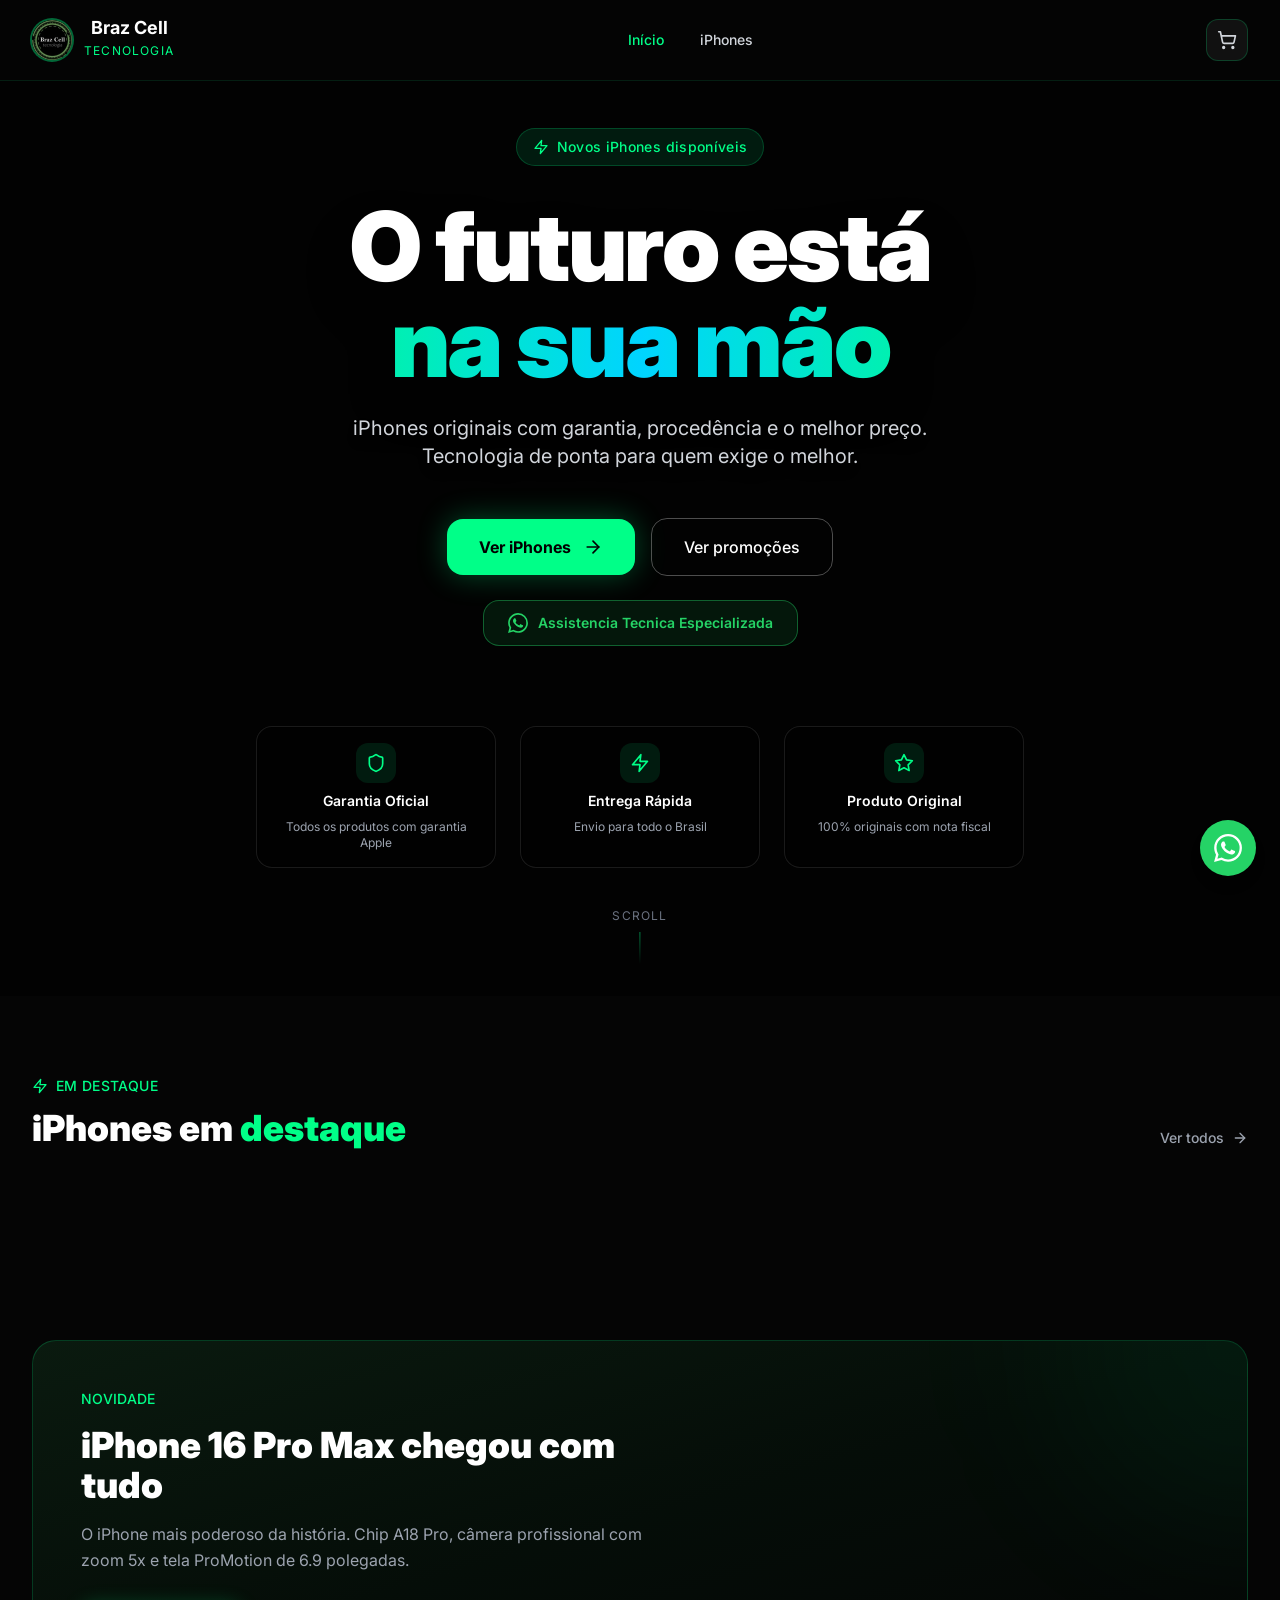
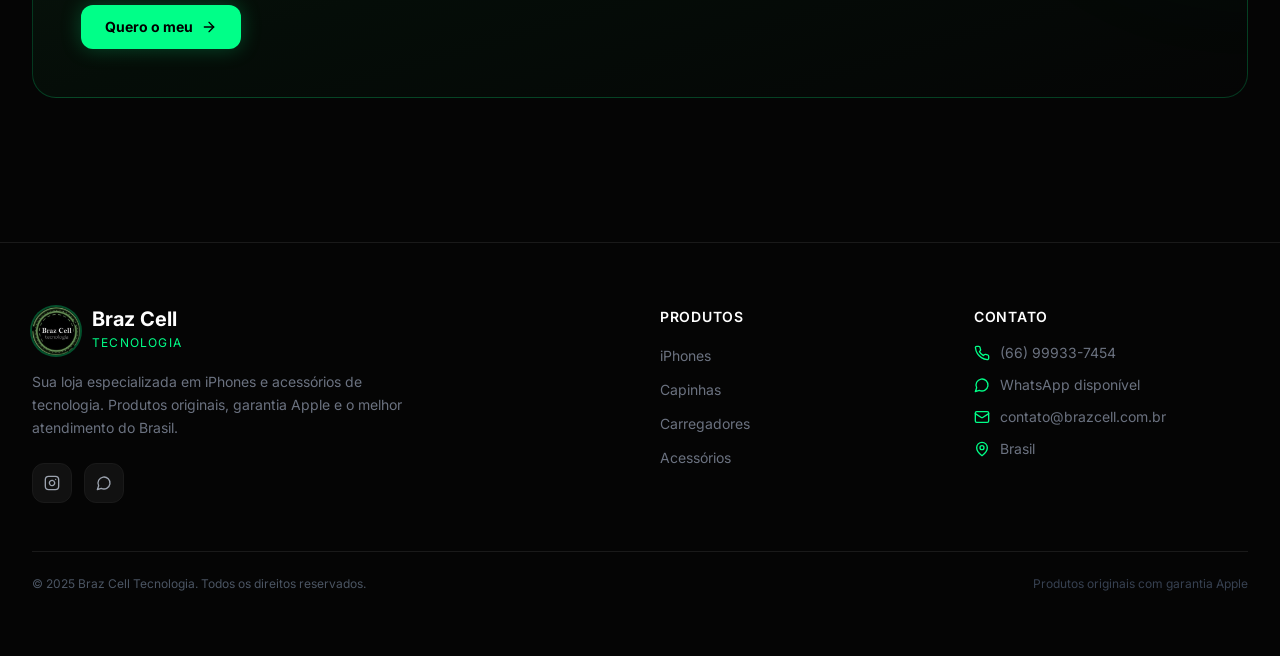
==== commit a6b71ba3: "Add files via upload" ====
--- a/index.html
+++ b/index.html
@@ -9,7 +9,7 @@
     <link rel="preconnect" href="https://fonts.googleapis.com" />
     <link rel="preconnect" href="https://fonts.gstatic.com" crossorigin />
     <link href="https://fonts.googleapis.com/css2?family=Inter:wght@400;500;600;700;800;900&display=swap" rel="stylesheet" />
-    <script type="module" crossorigin src="/assets/index-Btx6I4jU.js"></script>
+    <script type="module" crossorigin src="/assets/index-BQGxA6g3.js"></script>
     <link rel="stylesheet" crossorigin href="/assets/index-78EkX-C1.css">
   </head>
   <body>
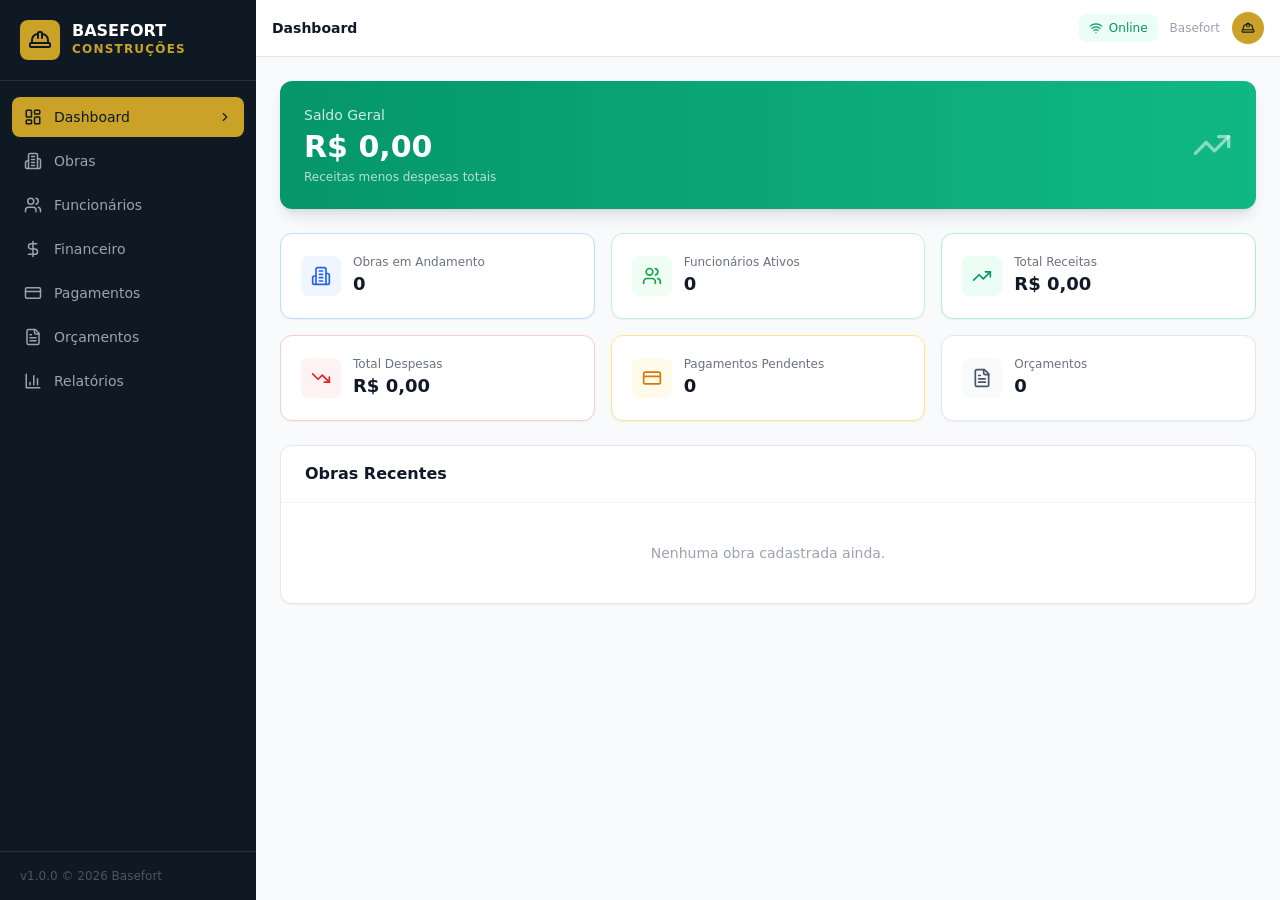
==== commit dc65644b: "Add files via upload" ====
--- a/index.html
+++ b/index.html
@@ -1,16 +1,51 @@
 <!doctype html>
-<html lang="en">
+<html lang="pt-BR">
   <head>
     <meta charset="UTF-8" />
-    <link rel="icon" type="image/svg+xml" href="/vite.svg" />
     <meta name="viewport" content="width=device-width, initial-scale=1.0" />
-    <title>Braz Cell Tecnologia | iPhones Originais</title>
-    <meta name="description" content="iPhones originais com garantia, procedência e o melhor preço. Braz Cell Tecnologia." />
-    <link rel="preconnect" href="https://fonts.googleapis.com" />
-    <link rel="preconnect" href="https://fonts.gstatic.com" crossorigin />
-    <link href="https://fonts.googleapis.com/css2?family=Inter:wght@400;500;600;700;800;900&display=swap" rel="stylesheet" />
-    <script type="module" crossorigin src="/assets/index-BQGxA6g3.js"></script>
-    <link rel="stylesheet" crossorigin href="/assets/index-78EkX-C1.css">
+
+    <!-- Título e Descrição -->
+    <title>Sistema De Gestão Basefort - Construções</title>
+    <meta name="description" content="Sistema completo de gestão para empresas de construção. Gerenciar obras, funcionários, financeiro, pagamentos, orçamentos e relatórios." />
+
+    <!-- Open Graph (Facebook, LinkedIn) -->
+    <meta property="og:type" content="website" />
+    <meta property="og:title" content="Sistema De Gestão Basefort" />
+    <meta property="og:description" content="Solução profissional para gestão de empresas de construção e obras." />
+    <meta property="og:image" content="/og-image.svg" />
+    <meta property="og:image:width" content="1200" />
+    <meta property="og:image:height" content="630" />
+    <meta property="og:image:type" content="image/svg+xml" />
+    <meta property="og:image:alt" content="Basefort Construções - Sistema de Gestão" />
+    <meta property="og:url" content="https://basefort-construcoes.com" />
+    <meta property="og:site_name" content="Basefort Construções" />
+    <meta property="og:locale" content="pt_BR" />
+
+    <!-- Twitter Card -->
+    <meta name="twitter:card" content="summary_large_image" />
+    <meta name="twitter:title" content="Sistema De Gestão Basefort" />
+    <meta name="twitter:description" content="Solução profissional para gestão de empresas de construção e obras." />
+    <meta name="twitter:image" content="/og-image.svg" />
+    <meta name="twitter:image:alt" content="Basefort Construções - Sistema de Gestão" />
+    <meta name="twitter:site" content="@basefort" />
+    <meta name="twitter:creator" content="@basefort" />
+
+    <!-- Favicon -->
+    <link rel="icon" type="image/svg+xml" href="/favicon.svg" />
+    <link rel="apple-touch-icon" href="/apple-touch-icon.svg" />
+
+    <!-- Web App Manifest -->
+    <link rel="manifest" href="/manifest.json" />
+
+    <!-- Additional Meta Tags -->
+    <meta name="theme-color" content="#0f1923" />
+    <meta name="apple-mobile-web-app-capable" content="yes" />
+    <meta name="apple-mobile-web-app-status-bar-style" content="black-translucent" />
+    <meta name="apple-mobile-web-app-title" content="Basefort" />
+    <meta name="msapplication-TileColor" content="#0f1923" />
+    <meta name="msapplication-config" content="/browserconfig.xml" />
+    <script type="module" crossorigin src="/assets/index-CnKj0tAv.js"></script>
+    <link rel="stylesheet" crossorigin href="/assets/index-BrdCi3UE.css">
   </head>
   <body>
     <div id="root"></div>
--- a/assets/index-BrdCi3UE.css
+++ b/assets/index-BrdCi3UE.css
@@ -0,0 +1 @@
+*,:before,:after{--tw-border-spacing-x: 0;--tw-border-spacing-y: 0;--tw-translate-x: 0;--tw-translate-y: 0;--tw-rotate: 0;--tw-skew-x: 0;--tw-skew-y: 0;--tw-scale-x: 1;--tw-scale-y: 1;--tw-pan-x: ;--tw-pan-y: ;--tw-pinch-zoom: ;--tw-scroll-snap-strictness: proximity;--tw-gradient-from-position: ;--tw-gradient-via-position: ;--tw-gradient-to-position: ;--tw-ordinal: ;--tw-slashed-zero: ;--tw-numeric-figure: ;--tw-numeric-spacing: ;--tw-numeric-fraction: ;--tw-ring-inset: ;--tw-ring-offset-width: 0px;--tw-ring-offset-color: #fff;--tw-ring-color: rgb(59 130 246 / .5);--tw-ring-offset-shadow: 0 0 #0000;--tw-ring-shadow: 0 0 #0000;--tw-shadow: 0 0 #0000;--tw-shadow-colored: 0 0 #0000;--tw-blur: ;--tw-brightness: ;--tw-contrast: ;--tw-grayscale: ;--tw-hue-rotate: ;--tw-invert: ;--tw-saturate: ;--tw-sepia: ;--tw-drop-shadow: ;--tw-backdrop-blur: ;--tw-backdrop-brightness: ;--tw-backdrop-contrast: ;--tw-backdrop-grayscale: ;--tw-backdrop-hue-rotate: ;--tw-backdrop-invert: ;--tw-backdrop-opacity: ;--tw-backdrop-saturate: ;--tw-backdrop-sepia: ;--tw-contain-size: ;--tw-contain-layout: ;--tw-contain-paint: ;--tw-contain-style: }::backdrop{--tw-border-spacing-x: 0;--tw-border-spacing-y: 0;--tw-translate-x: 0;--tw-translate-y: 0;--tw-rotate: 0;--tw-skew-x: 0;--tw-skew-y: 0;--tw-scale-x: 1;--tw-scale-y: 1;--tw-pan-x: ;--tw-pan-y: ;--tw-pinch-zoom: ;--tw-scroll-snap-strictness: proximity;--tw-gradient-from-position: ;--tw-gradient-via-position: ;--tw-gradient-to-position: ;--tw-ordinal: ;--tw-slashed-zero: ;--tw-numeric-figure: ;--tw-numeric-spacing: ;--tw-numeric-fraction: ;--tw-ring-inset: ;--tw-ring-offset-width: 0px;--tw-ring-offset-color: #fff;--tw-ring-color: rgb(59 130 246 / .5);--tw-ring-offset-shadow: 0 0 #0000;--tw-ring-shadow: 0 0 #0000;--tw-shadow: 0 0 #0000;--tw-shadow-colored: 0 0 #0000;--tw-blur: ;--tw-brightness: ;--tw-contrast: ;--tw-grayscale: ;--tw-hue-rotate: ;--tw-invert: ;--tw-saturate: ;--tw-sepia: ;--tw-drop-shadow: ;--tw-backdrop-blur: ;--tw-backdrop-brightness: ;--tw-backdrop-contrast: ;--tw-backdrop-grayscale: ;--tw-backdrop-hue-rotate: ;--tw-backdrop-invert: ;--tw-backdrop-opacity: ;--tw-backdrop-saturate: ;--tw-backdrop-sepia: ;--tw-contain-size: ;--tw-contain-layout: ;--tw-contain-paint: ;--tw-contain-style: }*,:before,:after{box-sizing:border-box;border-width:0;border-style:solid;border-color:#e5e7eb}:before,:after{--tw-content: ""}html,:host{line-height:1.5;-webkit-text-size-adjust:100%;-moz-tab-size:4;-o-tab-size:4;tab-size:4;font-family:ui-sans-serif,system-ui,sans-serif,"Apple Color Emoji","Segoe UI Emoji",Segoe UI Symbol,"Noto Color Emoji";font-feature-settings:normal;font-variation-settings:normal;-webkit-tap-highlight-color:transparent}body{margin:0;line-height:inherit}hr{height:0;color:inherit;border-top-width:1px}abbr:where([title]){-webkit-text-decoration:underline dotted;text-decoration:underline dotted}h1,h2,h3,h4,h5,h6{font-size:inherit;font-weight:inherit}a{color:inherit;text-decoration:inherit}b,strong{font-weight:bolder}code,kbd,samp,pre{font-family:ui-monospace,SFMono-Regular,Menlo,Monaco,Consolas,Liberation Mono,Courier New,monospace;font-feature-settings:normal;font-variation-settings:normal;font-size:1em}small{font-size:80%}sub,sup{font-size:75%;line-height:0;position:relative;vertical-align:baseline}sub{bottom:-.25em}sup{top:-.5em}table{text-indent:0;border-color:inherit;border-collapse:collapse}button,input,optgroup,select,textarea{font-family:inherit;font-feature-settings:inherit;font-variation-settings:inherit;font-size:100%;font-weight:inherit;line-height:inherit;letter-spacing:inherit;color:inherit;margin:0;padding:0}button,select{text-transform:none}button,input:where([type=button]),input:where([type=reset]),input:where([type=submit]){-webkit-appearance:button;background-color:transparent;background-image:none}:-moz-focusring{outline:auto}:-moz-ui-invalid{box-shadow:none}progress{vertical-align:baseline}::-webkit-inner-spin-button,::-webkit-outer-spin-button{height:auto}[type=search]{-webkit-appearance:textfield;outline-offset:-2px}::-webkit-search-decoration{-webkit-appearance:none}::-webkit-file-upload-button{-webkit-appearance:button;font:inherit}summary{display:list-item}blockquote,dl,dd,h1,h2,h3,h4,h5,h6,hr,figure,p,pre{margin:0}fieldset{margin:0;padding:0}legend{padding:0}ol,ul,menu{list-style:none;margin:0;padding:0}dialog{padding:0}textarea{resize:vertical}input::-moz-placeholder,textarea::-moz-placeholder{opacity:1;color:#9ca3af}input::placeholder,textarea::placeholder{opacity:1;color:#9ca3af}button,[role=button]{cursor:pointer}:disabled{cursor:default}img,svg,video,canvas,audio,iframe,embed,object{display:block;vertical-align:middle}img,video{max-width:100%;height:auto}[hidden]:where(:not([hidden=until-found])){display:none}html{font-family:Inter,system-ui,-apple-system,sans-serif}body{--tw-bg-opacity: 1;background-color:rgb(249 250 251 / var(--tw-bg-opacity, 1));--tw-text-opacity: 1;color:rgb(17 24 39 / var(--tw-text-opacity, 1));-webkit-font-smoothing:antialiased;-moz-osx-font-smoothing:grayscale}.fixed{position:fixed}.absolute{position:absolute}.relative{position:relative}.inset-0{top:0;right:0;bottom:0;left:0}.inset-y-0{top:0;bottom:0}.left-0{left:0}.left-3{left:.75rem}.top-1\/2{top:50%}.z-20{z-index:20}.z-30{z-index:30}.z-50{z-index:50}.mx-auto{margin-left:auto;margin-right:auto}.mb-1{margin-bottom:.25rem}.mb-2{margin-bottom:.5rem}.mb-3{margin-bottom:.75rem}.mb-4{margin-bottom:1rem}.ml-2{margin-left:.5rem}.ml-auto{margin-left:auto}.mt-0\.5{margin-top:.125rem}.mt-1{margin-top:.25rem}.mt-2{margin-top:.5rem}.block{display:block}.flex{display:flex}.inline-flex{display:inline-flex}.table{display:table}.grid{display:grid}.hidden{display:none}.h-1\.5{height:.375rem}.h-10{height:2.5rem}.h-14{height:3.5rem}.h-4{height:1rem}.h-40{height:10rem}.h-5{height:1.25rem}.h-6{height:1.5rem}.h-64{height:16rem}.h-8{height:2rem}.h-9{height:2.25rem}.h-screen{height:100vh}.max-h-40{max-height:10rem}.max-h-48{max-height:12rem}.max-h-\[90vh\]{max-height:90vh}.min-h-screen{min-height:100vh}.w-1\.5{width:.375rem}.w-10{width:2.5rem}.w-28{width:7rem}.w-4{width:1rem}.w-44{width:11rem}.w-48{width:12rem}.w-5{width:1.25rem}.w-56{width:14rem}.w-6{width:1.5rem}.w-64{width:16rem}.w-8{width:2rem}.w-9{width:2.25rem}.w-full{width:100%}.min-w-0{min-width:0px}.max-w-2xl{max-width:42rem}.max-w-4xl{max-width:56rem}.max-w-lg{max-width:32rem}.max-w-sm{max-width:24rem}.flex-1{flex:1 1 0%}.flex-shrink-0{flex-shrink:0}.-translate-x-full{--tw-translate-x: -100%;transform:translate(var(--tw-translate-x),var(--tw-translate-y)) rotate(var(--tw-rotate)) skew(var(--tw-skew-x)) skewY(var(--tw-skew-y)) scaleX(var(--tw-scale-x)) scaleY(var(--tw-scale-y))}.-translate-y-1\/2{--tw-translate-y: -50%;transform:translate(var(--tw-translate-x),var(--tw-translate-y)) rotate(var(--tw-rotate)) skew(var(--tw-skew-x)) skewY(var(--tw-skew-y)) scaleX(var(--tw-scale-x)) scaleY(var(--tw-scale-y))}.translate-x-0{--tw-translate-x: 0px;transform:translate(var(--tw-translate-x),var(--tw-translate-y)) rotate(var(--tw-rotate)) skew(var(--tw-skew-x)) skewY(var(--tw-skew-y)) scaleX(var(--tw-scale-x)) scaleY(var(--tw-scale-y))}.transform{transform:translate(var(--tw-translate-x),var(--tw-translate-y)) rotate(var(--tw-rotate)) skew(var(--tw-skew-x)) skewY(var(--tw-skew-y)) scaleX(var(--tw-scale-x)) scaleY(var(--tw-scale-y))}@keyframes spin{to{transform:rotate(360deg)}}.animate-spin{animation:spin 1s linear infinite}.cursor-pointer{cursor:pointer}.resize-none{resize:none}.grid-cols-1{grid-template-columns:repeat(1,minmax(0,1fr))}.grid-cols-2{grid-template-columns:repeat(2,minmax(0,1fr))}.flex-col{flex-direction:column}.flex-wrap{flex-wrap:wrap}.items-start{align-items:flex-start}.items-end{align-items:flex-end}.items-center{align-items:center}.justify-end{justify-content:flex-end}.justify-center{justify-content:center}.justify-between{justify-content:space-between}.gap-1{gap:.25rem}.gap-1\.5{gap:.375rem}.gap-2{gap:.5rem}.gap-3{gap:.75rem}.gap-4{gap:1rem}.space-y-1>:not([hidden])~:not([hidden]){--tw-space-y-reverse: 0;margin-top:calc(.25rem * calc(1 - var(--tw-space-y-reverse)));margin-bottom:calc(.25rem * var(--tw-space-y-reverse))}.space-y-3>:not([hidden])~:not([hidden]){--tw-space-y-reverse: 0;margin-top:calc(.75rem * calc(1 - var(--tw-space-y-reverse)));margin-bottom:calc(.75rem * var(--tw-space-y-reverse))}.space-y-4>:not([hidden])~:not([hidden]){--tw-space-y-reverse: 0;margin-top:calc(1rem * calc(1 - var(--tw-space-y-reverse)));margin-bottom:calc(1rem * var(--tw-space-y-reverse))}.space-y-6>:not([hidden])~:not([hidden]){--tw-space-y-reverse: 0;margin-top:calc(1.5rem * calc(1 - var(--tw-space-y-reverse)));margin-bottom:calc(1.5rem * var(--tw-space-y-reverse))}.divide-y>:not([hidden])~:not([hidden]){--tw-divide-y-reverse: 0;border-top-width:calc(1px * calc(1 - var(--tw-divide-y-reverse)));border-bottom-width:calc(1px * var(--tw-divide-y-reverse))}.divide-gray-50>:not([hidden])~:not([hidden]){--tw-divide-opacity: 1;border-color:rgb(249 250 251 / var(--tw-divide-opacity, 1))}.overflow-hidden{overflow:hidden}.overflow-x-auto{overflow-x:auto}.overflow-y-auto{overflow-y:auto}.truncate{overflow:hidden;text-overflow:ellipsis;white-space:nowrap}.rounded{border-radius:.25rem}.rounded-full{border-radius:9999px}.rounded-lg{border-radius:.5rem}.rounded-xl{border-radius:.75rem}.border{border-width:1px}.border-2{border-width:2px}.border-b{border-bottom-width:1px}.border-b-2{border-bottom-width:2px}.border-t{border-top-width:1px}.border-\[\#c9a227\]{--tw-border-opacity: 1;border-color:rgb(201 162 39 / var(--tw-border-opacity, 1))}.border-amber-200{--tw-border-opacity: 1;border-color:rgb(253 230 138 / var(--tw-border-opacity, 1))}.border-blue-200{--tw-border-opacity: 1;border-color:rgb(191 219 254 / var(--tw-border-opacity, 1))}.border-emerald-200{--tw-border-opacity: 1;border-color:rgb(167 243 208 / var(--tw-border-opacity, 1))}.border-gray-100{--tw-border-opacity: 1;border-color:rgb(243 244 246 / var(--tw-border-opacity, 1))}.border-gray-200{--tw-border-opacity: 1;border-color:rgb(229 231 235 / var(--tw-border-opacity, 1))}.border-gray-300{--tw-border-opacity: 1;border-color:rgb(209 213 219 / var(--tw-border-opacity, 1))}.border-green-200{--tw-border-opacity: 1;border-color:rgb(187 247 208 / var(--tw-border-opacity, 1))}.border-red-200{--tw-border-opacity: 1;border-color:rgb(254 202 202 / var(--tw-border-opacity, 1))}.border-slate-200{--tw-border-opacity: 1;border-color:rgb(226 232 240 / var(--tw-border-opacity, 1))}.border-white\/10{border-color:#ffffff1a}.bg-\[\#0f1923\]{--tw-bg-opacity: 1;background-color:rgb(15 25 35 / var(--tw-bg-opacity, 1))}.bg-\[\#c9a227\]{--tw-bg-opacity: 1;background-color:rgb(201 162 39 / var(--tw-bg-opacity, 1))}.bg-amber-100{--tw-bg-opacity: 1;background-color:rgb(254 243 199 / var(--tw-bg-opacity, 1))}.bg-amber-50{--tw-bg-opacity: 1;background-color:rgb(255 251 235 / var(--tw-bg-opacity, 1))}.bg-black\/50{background-color:#00000080}.bg-blue-100{--tw-bg-opacity: 1;background-color:rgb(219 234 254 / var(--tw-bg-opacity, 1))}.bg-blue-50{--tw-bg-opacity: 1;background-color:rgb(239 246 255 / var(--tw-bg-opacity, 1))}.bg-emerald-100{--tw-bg-opacity: 1;background-color:rgb(209 250 229 / var(--tw-bg-opacity, 1))}.bg-emerald-50{--tw-bg-opacity: 1;background-color:rgb(236 253 245 / var(--tw-bg-opacity, 1))}.bg-emerald-600{--tw-bg-opacity: 1;background-color:rgb(5 150 105 / var(--tw-bg-opacity, 1))}.bg-gray-100{--tw-bg-opacity: 1;background-color:rgb(243 244 246 / var(--tw-bg-opacity, 1))}.bg-gray-50{--tw-bg-opacity: 1;background-color:rgb(249 250 251 / var(--tw-bg-opacity, 1))}.bg-gray-50\/50{background-color:#f9fafb80}.bg-green-100{--tw-bg-opacity: 1;background-color:rgb(220 252 231 / var(--tw-bg-opacity, 1))}.bg-green-50{--tw-bg-opacity: 1;background-color:rgb(240 253 244 / var(--tw-bg-opacity, 1))}.bg-red-100{--tw-bg-opacity: 1;background-color:rgb(254 226 226 / var(--tw-bg-opacity, 1))}.bg-red-50{--tw-bg-opacity: 1;background-color:rgb(254 242 242 / var(--tw-bg-opacity, 1))}.bg-red-600{--tw-bg-opacity: 1;background-color:rgb(220 38 38 / var(--tw-bg-opacity, 1))}.bg-slate-50{--tw-bg-opacity: 1;background-color:rgb(248 250 252 / var(--tw-bg-opacity, 1))}.bg-white{--tw-bg-opacity: 1;background-color:rgb(255 255 255 / var(--tw-bg-opacity, 1))}.bg-gradient-to-r{background-image:linear-gradient(to right,var(--tw-gradient-stops))}.from-emerald-600{--tw-gradient-from: #059669 var(--tw-gradient-from-position);--tw-gradient-to: rgb(5 150 105 / 0) var(--tw-gradient-to-position);--tw-gradient-stops: var(--tw-gradient-from), var(--tw-gradient-to)}.from-red-600{--tw-gradient-from: #dc2626 var(--tw-gradient-from-position);--tw-gradient-to: rgb(220 38 38 / 0) var(--tw-gradient-to-position);--tw-gradient-stops: var(--tw-gradient-from), var(--tw-gradient-to)}.to-emerald-500{--tw-gradient-to: #10b981 var(--tw-gradient-to-position)}.to-red-500{--tw-gradient-to: #ef4444 var(--tw-gradient-to-position)}.p-1\.5{padding:.375rem}.p-2{padding:.5rem}.p-3{padding:.75rem}.p-4{padding:1rem}.p-5{padding:1.25rem}.p-6{padding:1.5rem}.px-1\.5{padding-left:.375rem;padding-right:.375rem}.px-2{padding-left:.5rem;padding-right:.5rem}.px-2\.5{padding-left:.625rem;padding-right:.625rem}.px-3{padding-left:.75rem;padding-right:.75rem}.px-4{padding-left:1rem;padding-right:1rem}.px-5{padding-left:1.25rem;padding-right:1.25rem}.px-6{padding-left:1.5rem;padding-right:1.5rem}.py-0\.5{padding-top:.125rem;padding-bottom:.125rem}.py-1\.5{padding-top:.375rem;padding-bottom:.375rem}.py-10{padding-top:2.5rem;padding-bottom:2.5rem}.py-2{padding-top:.5rem;padding-bottom:.5rem}.py-2\.5{padding-top:.625rem;padding-bottom:.625rem}.py-3{padding-top:.75rem;padding-bottom:.75rem}.py-4{padding-top:1rem;padding-bottom:1rem}.py-5{padding-top:1.25rem;padding-bottom:1.25rem}.pl-9{padding-left:2.25rem}.pr-4{padding-right:1rem}.pt-2{padding-top:.5rem}.pt-3{padding-top:.75rem}.text-left{text-align:left}.text-center{text-align:center}.text-right{text-align:right}.text-3xl{font-size:1.875rem;line-height:2.25rem}.text-base{font-size:1rem;line-height:1.5rem}.text-lg{font-size:1.125rem;line-height:1.75rem}.text-sm{font-size:.875rem;line-height:1.25rem}.text-xs{font-size:.75rem;line-height:1rem}.font-bold{font-weight:700}.font-medium{font-weight:500}.font-semibold{font-weight:600}.uppercase{text-transform:uppercase}.capitalize{text-transform:capitalize}.italic{font-style:italic}.leading-none{line-height:1}.leading-relaxed{line-height:1.625}.tracking-wide{letter-spacing:.025em}.tracking-widest{letter-spacing:.1em}.text-\[\#0f1923\]{--tw-text-opacity: 1;color:rgb(15 25 35 / var(--tw-text-opacity, 1))}.text-\[\#c9a227\]{--tw-text-opacity: 1;color:rgb(201 162 39 / var(--tw-text-opacity, 1))}.text-amber-600{--tw-text-opacity: 1;color:rgb(217 119 6 / var(--tw-text-opacity, 1))}.text-amber-700{--tw-text-opacity: 1;color:rgb(180 83 9 / var(--tw-text-opacity, 1))}.text-blue-600{--tw-text-opacity: 1;color:rgb(37 99 235 / var(--tw-text-opacity, 1))}.text-blue-700{--tw-text-opacity: 1;color:rgb(29 78 216 / var(--tw-text-opacity, 1))}.text-emerald-600{--tw-text-opacity: 1;color:rgb(5 150 105 / var(--tw-text-opacity, 1))}.text-emerald-700{--tw-text-opacity: 1;color:rgb(4 120 87 / var(--tw-text-opacity, 1))}.text-gray-300{--tw-text-opacity: 1;color:rgb(209 213 219 / var(--tw-text-opacity, 1))}.text-gray-400{--tw-text-opacity: 1;color:rgb(156 163 175 / var(--tw-text-opacity, 1))}.text-gray-500{--tw-text-opacity: 1;color:rgb(107 114 128 / var(--tw-text-opacity, 1))}.text-gray-600{--tw-text-opacity: 1;color:rgb(75 85 99 / var(--tw-text-opacity, 1))}.text-gray-700{--tw-text-opacity: 1;color:rgb(55 65 81 / var(--tw-text-opacity, 1))}.text-gray-800{--tw-text-opacity: 1;color:rgb(31 41 55 / var(--tw-text-opacity, 1))}.text-gray-900{--tw-text-opacity: 1;color:rgb(17 24 39 / var(--tw-text-opacity, 1))}.text-green-600{--tw-text-opacity: 1;color:rgb(22 163 74 / var(--tw-text-opacity, 1))}.text-green-700{--tw-text-opacity: 1;color:rgb(21 128 61 / var(--tw-text-opacity, 1))}.text-red-500{--tw-text-opacity: 1;color:rgb(239 68 68 / var(--tw-text-opacity, 1))}.text-red-600{--tw-text-opacity: 1;color:rgb(220 38 38 / var(--tw-text-opacity, 1))}.text-red-700{--tw-text-opacity: 1;color:rgb(185 28 28 / var(--tw-text-opacity, 1))}.text-slate-600{--tw-text-opacity: 1;color:rgb(71 85 105 / var(--tw-text-opacity, 1))}.text-white{--tw-text-opacity: 1;color:rgb(255 255 255 / var(--tw-text-opacity, 1))}.text-white\/50{color:#ffffff80}.text-white\/70{color:#ffffffb3}.text-white\/80{color:#fffc}.opacity-30{opacity:.3}.shadow-2xl{--tw-shadow: 0 25px 50px -12px rgb(0 0 0 / .25);--tw-shadow-colored: 0 25px 50px -12px var(--tw-shadow-color);box-shadow:var(--tw-ring-offset-shadow, 0 0 #0000),var(--tw-ring-shadow, 0 0 #0000),var(--tw-shadow)}.shadow-lg{--tw-shadow: 0 10px 15px -3px rgb(0 0 0 / .1), 0 4px 6px -4px rgb(0 0 0 / .1);--tw-shadow-colored: 0 10px 15px -3px var(--tw-shadow-color), 0 4px 6px -4px var(--tw-shadow-color);box-shadow:var(--tw-ring-offset-shadow, 0 0 #0000),var(--tw-ring-shadow, 0 0 #0000),var(--tw-shadow)}.shadow-sm{--tw-shadow: 0 1px 2px 0 rgb(0 0 0 / .05);--tw-shadow-colored: 0 1px 2px 0 var(--tw-shadow-color);box-shadow:var(--tw-ring-offset-shadow, 0 0 #0000),var(--tw-ring-shadow, 0 0 #0000),var(--tw-shadow)}.filter{filter:var(--tw-blur) var(--tw-brightness) var(--tw-contrast) var(--tw-grayscale) var(--tw-hue-rotate) var(--tw-invert) var(--tw-saturate) var(--tw-sepia) var(--tw-drop-shadow)}.transition-all{transition-property:all;transition-timing-function:cubic-bezier(.4,0,.2,1);transition-duration:.15s}.transition-colors{transition-property:color,background-color,border-color,text-decoration-color,fill,stroke;transition-timing-function:cubic-bezier(.4,0,.2,1);transition-duration:.15s}.transition-shadow{transition-property:box-shadow;transition-timing-function:cubic-bezier(.4,0,.2,1);transition-duration:.15s}.transition-transform{transition-property:transform;transition-timing-function:cubic-bezier(.4,0,.2,1);transition-duration:.15s}.duration-150{transition-duration:.15s}.duration-300{transition-duration:.3s}.hover\:border-gray-300:hover{--tw-border-opacity: 1;border-color:rgb(209 213 219 / var(--tw-border-opacity, 1))}.hover\:bg-\[\#1a2940\]:hover{--tw-bg-opacity: 1;background-color:rgb(26 41 64 / var(--tw-bg-opacity, 1))}.hover\:bg-\[\#b8911e\]:hover{--tw-bg-opacity: 1;background-color:rgb(184 145 30 / var(--tw-bg-opacity, 1))}.hover\:bg-amber-50:hover{--tw-bg-opacity: 1;background-color:rgb(255 251 235 / var(--tw-bg-opacity, 1))}.hover\:bg-gray-50:hover{--tw-bg-opacity: 1;background-color:rgb(249 250 251 / var(--tw-bg-opacity, 1))}.hover\:bg-gray-50\/50:hover{background-color:#f9fafb80}.hover\:bg-green-50:hover{--tw-bg-opacity: 1;background-color:rgb(240 253 244 / var(--tw-bg-opacity, 1))}.hover\:bg-red-50:hover{--tw-bg-opacity: 1;background-color:rgb(254 242 242 / var(--tw-bg-opacity, 1))}.hover\:bg-white\/5:hover{background-color:#ffffff0d}.hover\:text-\[\#b8911e\]:hover{--tw-text-opacity: 1;color:rgb(184 145 30 / var(--tw-text-opacity, 1))}.hover\:text-\[\#c9a227\]:hover{--tw-text-opacity: 1;color:rgb(201 162 39 / var(--tw-text-opacity, 1))}.hover\:text-gray-600:hover{--tw-text-opacity: 1;color:rgb(75 85 99 / var(--tw-text-opacity, 1))}.hover\:text-gray-700:hover{--tw-text-opacity: 1;color:rgb(55 65 81 / var(--tw-text-opacity, 1))}.hover\:text-gray-900:hover{--tw-text-opacity: 1;color:rgb(17 24 39 / var(--tw-text-opacity, 1))}.hover\:text-green-600:hover{--tw-text-opacity: 1;color:rgb(22 163 74 / var(--tw-text-opacity, 1))}.hover\:text-red-500:hover{--tw-text-opacity: 1;color:rgb(239 68 68 / var(--tw-text-opacity, 1))}.hover\:text-white:hover{--tw-text-opacity: 1;color:rgb(255 255 255 / var(--tw-text-opacity, 1))}.hover\:shadow-md:hover{--tw-shadow: 0 4px 6px -1px rgb(0 0 0 / .1), 0 2px 4px -2px rgb(0 0 0 / .1);--tw-shadow-colored: 0 4px 6px -1px var(--tw-shadow-color), 0 2px 4px -2px var(--tw-shadow-color);box-shadow:var(--tw-ring-offset-shadow, 0 0 #0000),var(--tw-ring-shadow, 0 0 #0000),var(--tw-shadow)}.focus\:outline-none:focus{outline:2px solid transparent;outline-offset:2px}.focus\:ring-2:focus{--tw-ring-offset-shadow: var(--tw-ring-inset) 0 0 0 var(--tw-ring-offset-width) var(--tw-ring-offset-color);--tw-ring-shadow: var(--tw-ring-inset) 0 0 0 calc(2px + var(--tw-ring-offset-width)) var(--tw-ring-color);box-shadow:var(--tw-ring-offset-shadow),var(--tw-ring-shadow),var(--tw-shadow, 0 0 #0000)}.focus\:ring-\[\#c9a227\]\/40:focus{--tw-ring-color: rgb(201 162 39 / .4)}.disabled\:opacity-60:disabled{opacity:.6}@media (min-width: 640px){.sm\:col-span-2{grid-column:span 2 / span 2}.sm\:inline{display:inline}.sm\:table-cell{display:table-cell}.sm\:grid-cols-2{grid-template-columns:repeat(2,minmax(0,1fr))}.sm\:grid-cols-3{grid-template-columns:repeat(3,minmax(0,1fr))}.sm\:grid-cols-4{grid-template-columns:repeat(4,minmax(0,1fr))}.sm\:flex-row{flex-direction:row}.sm\:items-center{align-items:center}.sm\:p-6{padding:1.5rem}}@media (min-width: 768px){.md\:table-cell{display:table-cell}}@media (min-width: 1024px){.lg\:relative{position:relative}.lg\:table-cell{display:table-cell}.lg\:hidden{display:none}.lg\:translate-x-0{--tw-translate-x: 0px;transform:translate(var(--tw-translate-x),var(--tw-translate-y)) rotate(var(--tw-rotate)) skew(var(--tw-skew-x)) skewY(var(--tw-skew-y)) scaleX(var(--tw-scale-x)) scaleY(var(--tw-scale-y))}.lg\:grid-cols-3{grid-template-columns:repeat(3,minmax(0,1fr))}}
